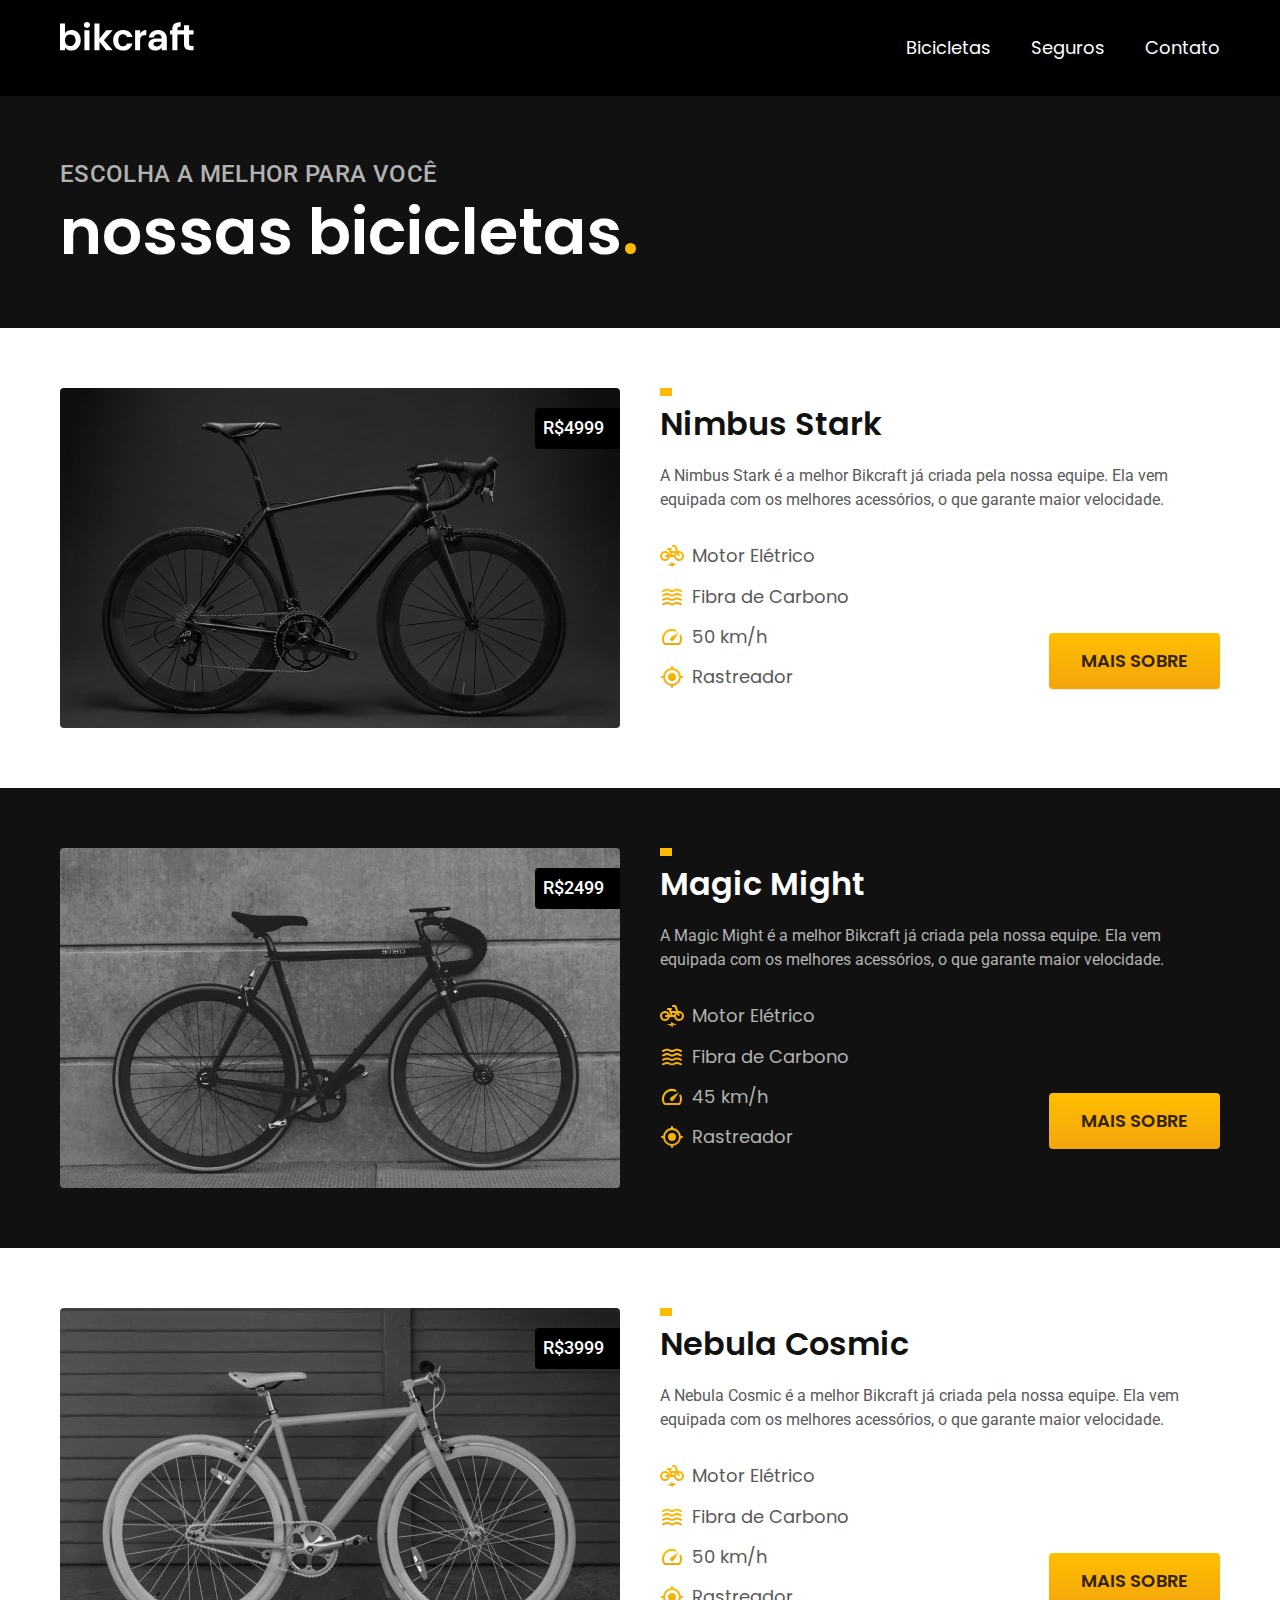
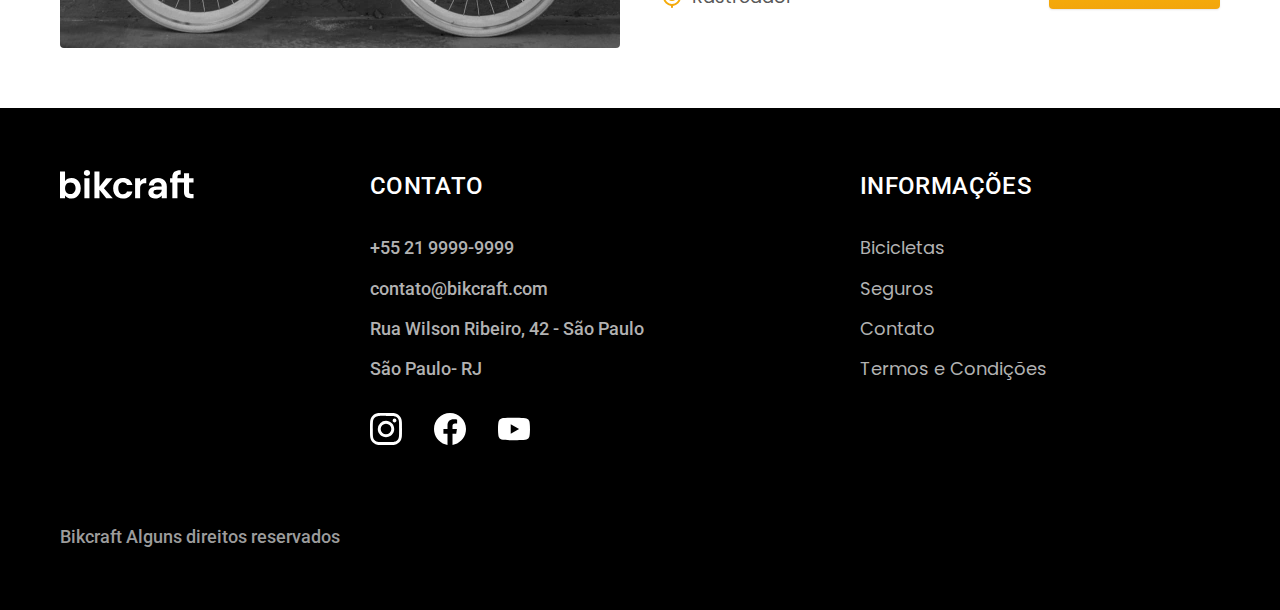
==== bicicletas.html @ b8246495 "Criação de páginas internas" ====
<!DOCTYPE html>
<html lang="pt-br">

<head>
    <meta charset="UTF-8">
    <meta name="viewport" content="width=device-width, initial-scale=1.0">
    <title>Bicicletas | Bikcraft</title>
    <meta name="description"
        content="Termos e condições ">

    <link rel="stylesheet" href="./css/style.css">

    <link rel="preconnect" href="https://fonts.googleapis.com">
<link rel="preconnect" href="https://fonts.gstatic.com" crossorigin>
<link href="https://fonts.googleapis.com/css2?family=Merriweather:ital,wght@0,300;0,400;0,700;0,900;1,300;1,400;1,700;1,900&family=Poppins:ital,wght@0,100;0,200;0,300;0,400;0,500;0,600;0,700;0,800;0,900;1,100;1,200;1,300;1,400;1,500;1,600;1,700;1,800;1,900&family=Roboto:ital,wght@0,100;0,300;0,400;0,500;0,700;0,900;1,100;1,300;1,400;1,500;1,700;1,900&display=swap" rel="stylesheet">

</head>

<body id="bicicletas">
    <header class="header-bg">
        <div class="header container">
            <a href="./">
                <img src="./img/bikcraft.svg" alt="Bikcraft">
            </a>

            <nav aria-label="primaria">
                <ul class="header-menu font-1-m cor-0">
                    <li><a href="./bicicletas.html">Bicicletas</a></li>
                    <li><a href="./seguros.html">Seguros</a></li>
                    <li><a href="./contato.html">Contato</a></li>
                </ul>
        </div>
        </nav>
    </header>

    <main>
        <div class="titulo-bg">
            <div class="titulo container">
                <p class="font-2-l-b cor-5">escolha a melhor para você</p>
                <h1 class="font-1-xxl cor-0">nossas bicicletas<span class="cor-p1">.</span></h1>
            </div>
        </div>

        
        <div class="bicicletas container">
                <div class="bicicletas-imagem">
                    <img src="./img/bicicletas/nimbus.jpg" alt="bicicleta preta">
                    <span class="font-2-m cor-0">R$4999</span>
                </div>

                <div class="bicicletas-conteudo">
                    <h2 class="font-1-xl">Nimbus Stark</h2>
                    <p class="font-2-s cor-8">A Nimbus Stark é a melhor Bikcraft já criada pela nossa equipe. Ela vem equipada com os melhores acessórios, o que garante maior velocidade.</p>

                    <ul class="font-1-m cor-8">
                        <li><img src="./img/icones/eletrica.svg" alt="">
                        Motor Elétrico
                        </li>

                        <li><img src="./img/icones/carbono.svg" alt="">
                        Fibra de Carbono
                        </li>

                        <li><img src="./img/icones/velocidade.svg" alt="">
                        50 km/h
                        </li>

                        <li><img src="./img/icones/rastreador.svg" alt="">
                        Rastreador
                        </li>
                    </ul>

                    <a class="botao seta" href="./bicicletas/nimbus.html">Mais Sobre</a>
                </div>
        </div>
        

        <div class="bicicletas-bg">
            <div class="bicicletas container">
                <div class="bicicletas-imagem">
                    <img src="./img/bicicletas/magic.jpg" alt="bicicleta preta">
                    <span class="font-2-m cor-0">R$2499</span>
                </div>

                <div class="bicicletas-conteudo">
                    <h2 class="font-1-xl cor-0">Magic Might</h2>
                    <p class="font-2-s cor-5">A Magic Might é a melhor Bikcraft já criada pela nossa equipe. Ela vem equipada com os melhores acessórios, o que garante maior velocidade.</p>

                    <ul class="font-1-m cor-5">
                        <li><img src="./img/icones/eletrica.svg" alt="">
                        Motor Elétrico
                        </li>

                        <li><img src="./img/icones/carbono.svg" alt="">
                        Fibra de Carbono
                        </li>

                        <li><img src="./img/icones/velocidade.svg" alt="">
                        45 km/h
                        </li>

                        <li><img src="./img/icones/rastreador.svg" alt="">
                        Rastreador
                        </li>
                    </ul>

                    <a class="botao seta" href="./bicicletas/magic.html">Mais Sobre</a>
                </div>
            </div>
        </div>

        
        <div class="bicicletas container">
                <div class="bicicletas-imagem">
                    <img src="./img/bicicletas/nebula.jpg" alt="bicicleta preta">
                    <span class="font-2-m cor-0">R$3999</span>
                </div>

                <div class="bicicletas-conteudo">
                    <h2 class="font-1-xl">Nebula Cosmic</h2>
                    <p class="font-2-s cor-8">A Nebula Cosmic é a melhor Bikcraft já criada pela nossa equipe. Ela vem equipada com os melhores acessórios, o que garante maior velocidade.</p>

                    <ul class="font-1-m cor-8">
                        <li><img src="./img/icones/eletrica.svg" alt="">
                        Motor Elétrico
                        </li>

                        <li><img src="./img/icones/carbono.svg" alt="">
                        Fibra de Carbono
                        </li>

                        <li><img src="./img/icones/velocidade.svg" alt="">
                        50 km/h
                        </li>

                        <li><img src="./img/icones/rastreador.svg" alt="">
                        Rastreador
                        </li>
                    </ul>

                    <a class="botao seta" href="./bicicletas/nebula.html">Mais Sobre</a>
                </div>
        </div>
        
       
    </main>

    <footer class="footer-bg">
        <div class="footer container">
            <img src="./img/bikcraft.svg" alt="logo bikcraft">
            <div class="footer-contato">
                <h3 class="font-2-l-b cor-0">Contato</h3>
                <ul class="font-2-m cor-5">
                    <li><a href="tel: +552199999999">+55 21 9999-9999</a></li>
                    <li><a href="mailto:contato@bikcraft.com">contato@bikcraft.com</a></li>
                    <li>Rua Wilson Ribeiro, 42 - São Paulo</li>
                    <li>São Paulo- RJ</li>
                </ul>

                <div class="footer-redes">
                    <a href="./">
                        <img src="./img/redes/instagram.svg" alt="Instagram">
                    </a>
                    <a href="./">
                        <img src="./img/redes/facebook.svg" alt="Facebook">
                    </a>
                    <a href="./">
                        <img src="./img/redes/youtube.svg" alt="Youtube">
                    </a>
                   
                </div>
            </div>
            <div class="footer-informacoes">
                <h3 class="font-2-l-b cor-0">Informações</h3>
                <nav>
                    <ul class="font-1-m cor-5">
                        <li><a href="./bicicletas.html">Bicicletas</a></li>
                        <li><a href="./seguros.html">Seguros</a></li>
                        <li><a href="./contato.html">Contato</a></li>
                        <li><a href="./termos.html">Termos e Condições</a></li>
                    </ul>
                </nav>
            </div>
            <p class="footer-copy font-2-m cor-6">Bikcraft Alguns direitos reservados</p>
        </div>

    </footer>

</body>

</html>
---- css/style.css ----
@import "./global/global.css";
@import "./utilidades/tipografia.css";
@import "./utilidades/cores.css";

@import "./global/header.css";
@import "./global/footer.css";

/* utilidades */
@import "./utilidades/componentes.css";


/* home */
@import "./home/introducao.css";
@import "./home/tecnologia.css";
@import "./home/parceiros.css";
@import "./home/depoimento.css";

/* Bicicletas */
@import "./bicicletas/bicicletas-lista.css";
@import "./bicicletas/bicicletas.css";

/* Seguros */
@import "./seguros/seguros.css";


/* termos e condições */
@import "./termos/termos.css";
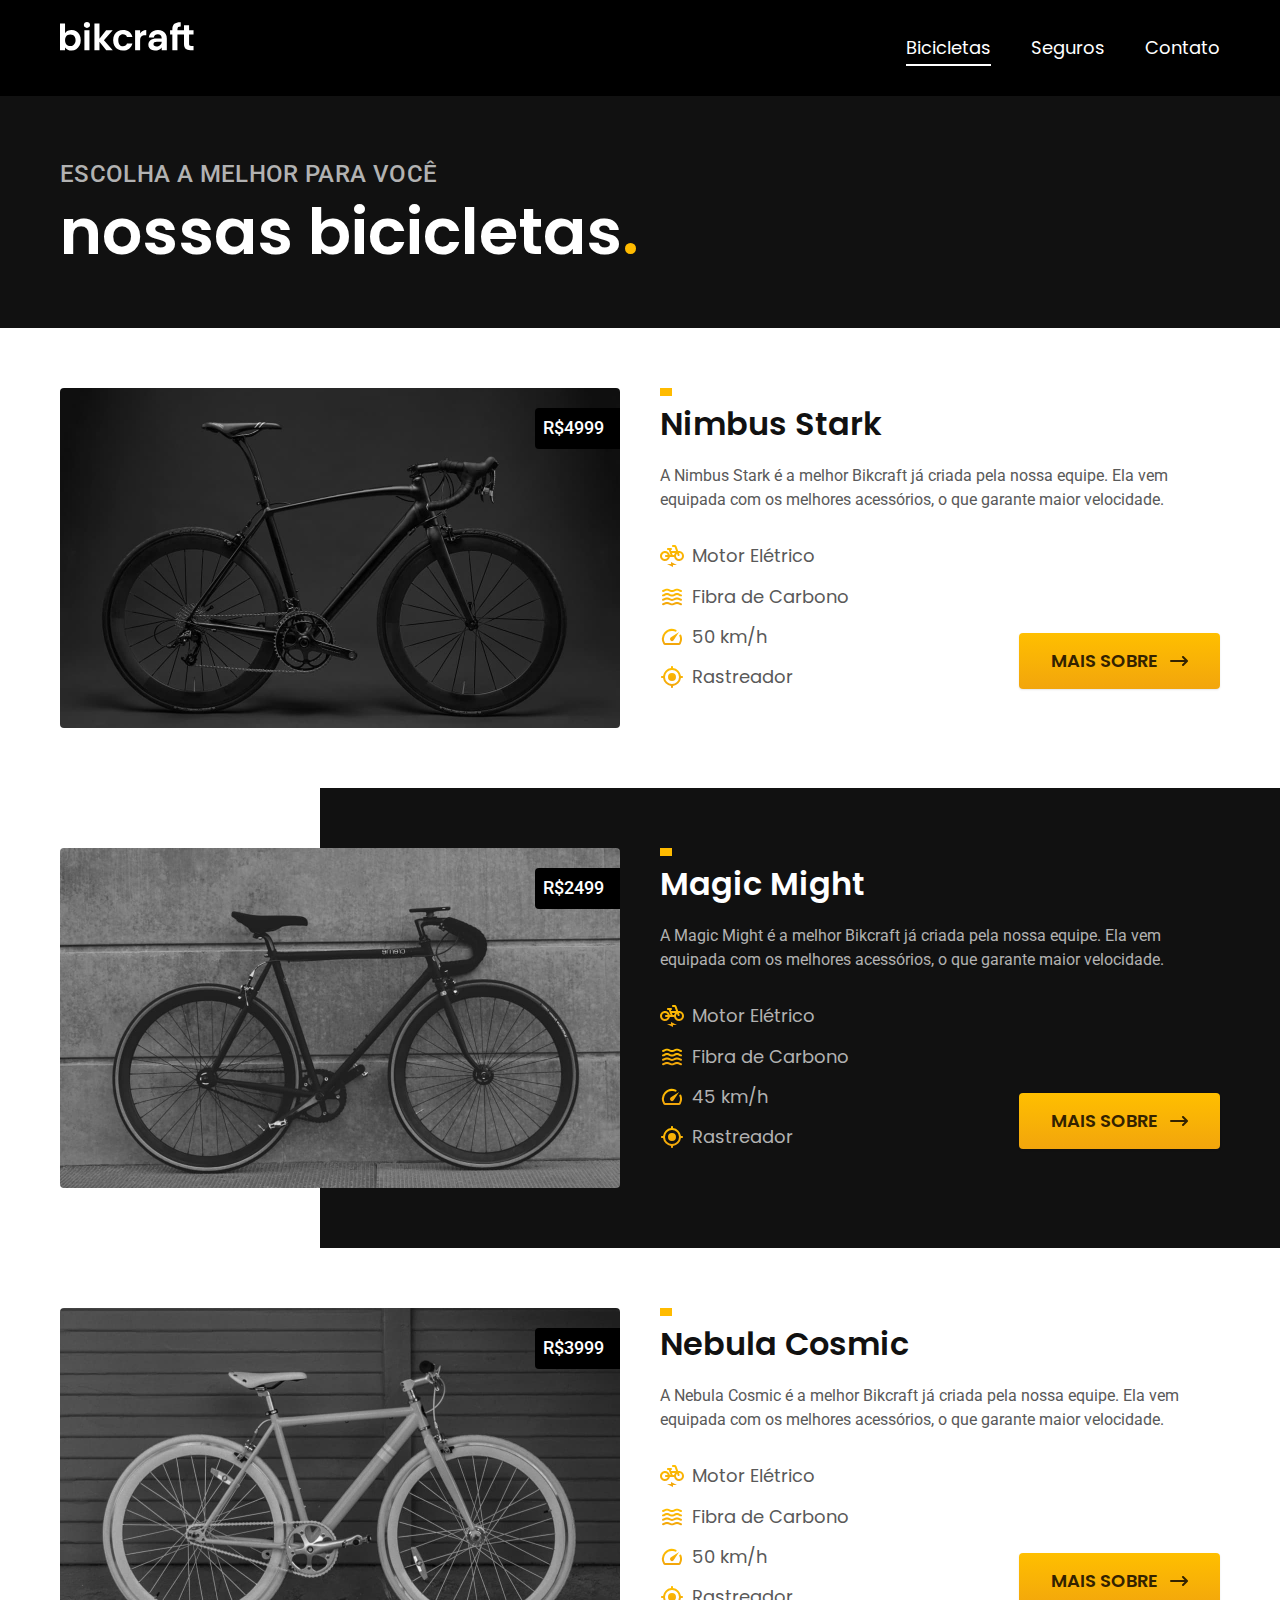
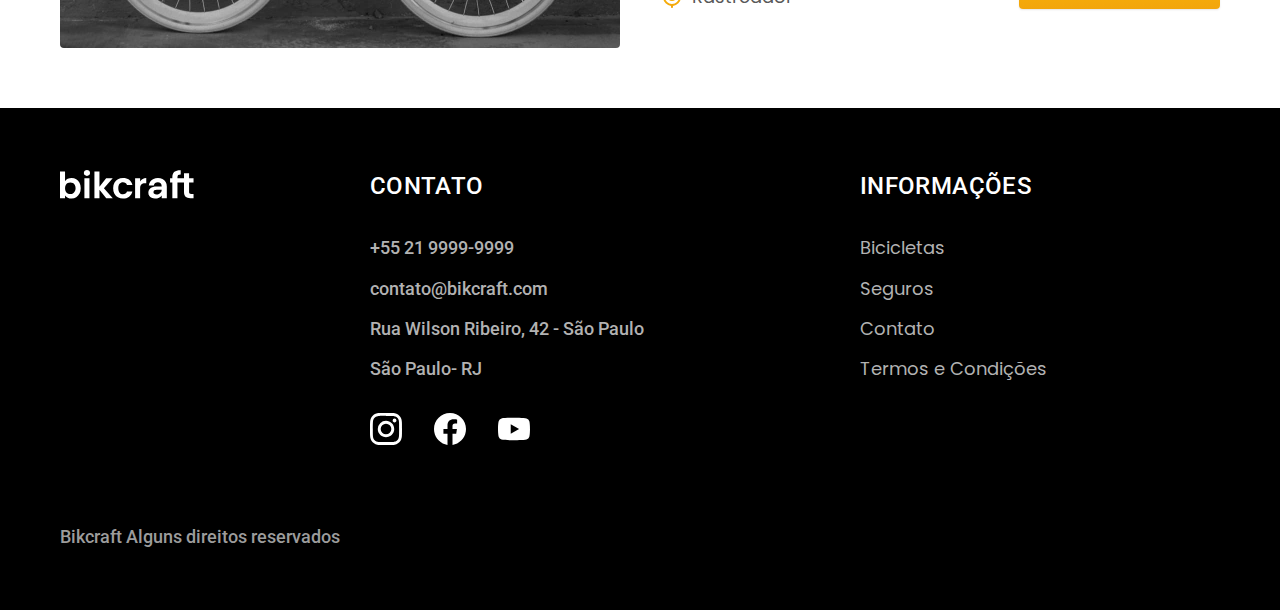
==== commit df1630b1: "Subindo o projeto e adicionando animações com JavaScript" ====
--- a/bicicletas.html
+++ b/bicicletas.html
@@ -8,6 +8,7 @@
     <meta name="description"
         content="Termos e condições ">
 
+    <link rel="preload" href="./css/style.css" as="style">
     <link rel="stylesheet" href="./css/style.css">
 
     <link rel="preconnect" href="https://fonts.googleapis.com">
@@ -186,6 +187,8 @@
 
     </footer>
 
+    <script src="./js/script.js"></script>
+
 </body>
 
 </html>--- a/css/style.css
+++ b/css/style.css
@@ -7,6 +7,7 @@
 
 /* utilidades */
 @import "./utilidades/componentes.css";
+@import "./utilidades/formulario.css";
 
 
 /* home */
@@ -19,8 +20,23 @@
 @import "./bicicletas/bicicletas-lista.css";
 @import "./bicicletas/bicicletas.css";
 
+/* Bicicleta */
+@import "./bicicleta/bicicleta.css";
+@import "./bicicleta/seguro.css";
+
 /* Seguros */
 @import "./seguros/seguros.css";
+@import "./seguros/vantagens.css";
+@import "./seguros/perguntas.css";
+
+
+/* contato */
+@import "./contato/contato.css";
+@import "./contato/lojas.css";
+
+/* contato */
+@import "./orcamento/orcamento.css";
+
 
 
 /* termos e condições */
--- a/css/style.css
+++ b/css/style.css
@@ -7,6 +7,7 @@
 
 /* utilidades */
 @import "./utilidades/componentes.css";
+@import "./utilidades/formulario.css";
 
 
 /* home */
@@ -19,8 +20,23 @@
 @import "./bicicletas/bicicletas-lista.css";
 @import "./bicicletas/bicicletas.css";
 
+/* Bicicleta */
+@import "./bicicleta/bicicleta.css";
+@import "./bicicleta/seguro.css";
+
 /* Seguros */
 @import "./seguros/seguros.css";
+@import "./seguros/vantagens.css";
+@import "./seguros/perguntas.css";
+
+
+/* contato */
+@import "./contato/contato.css";
+@import "./contato/lojas.css";
+
+/* contato */
+@import "./orcamento/orcamento.css";
+
 
 
 /* termos e condições */
